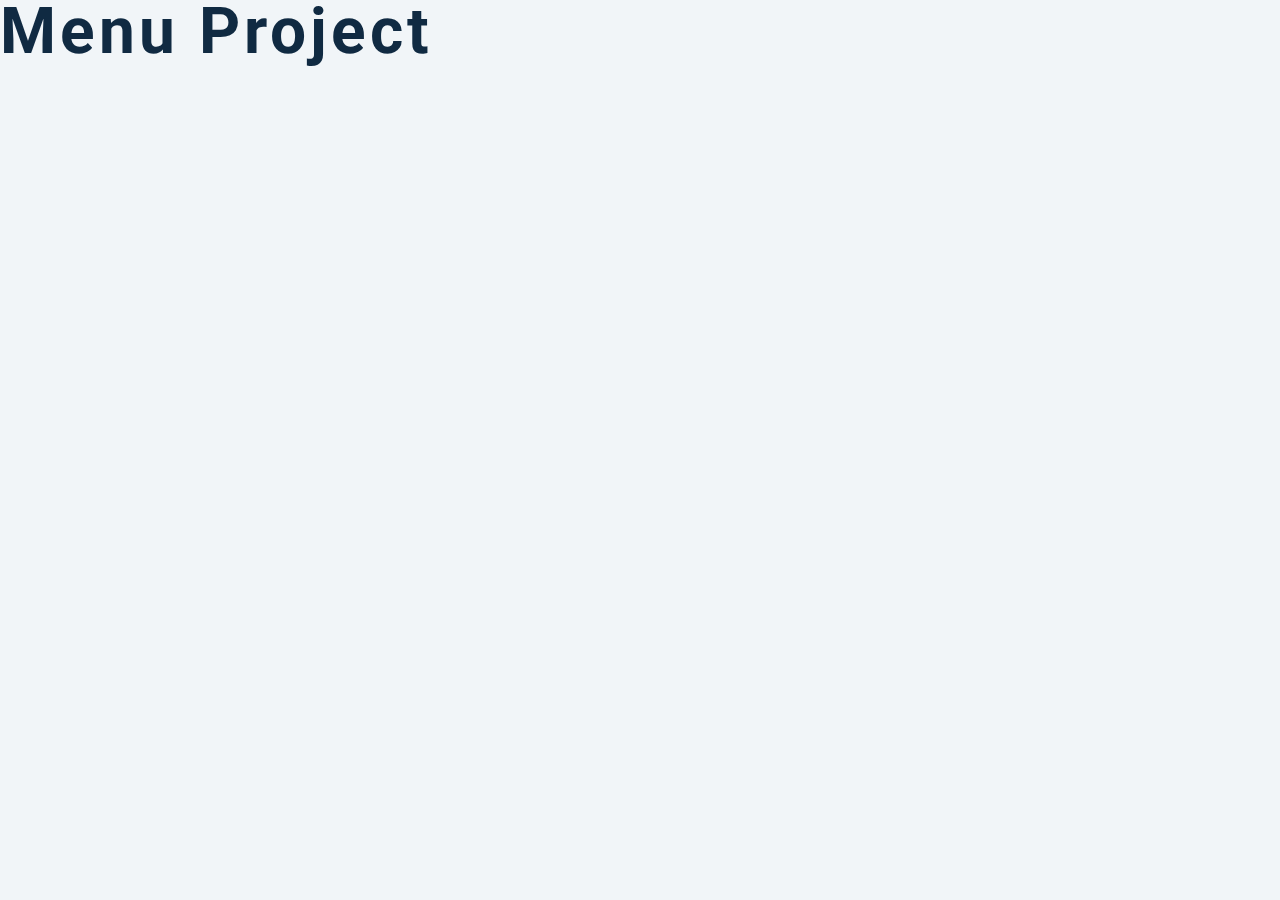
==== Menu/index.html @ d89368ca "Dynamic menu webpage using just javascript" ====
<!DOCTYPE html>
<html lang="en">
  <head>
    <meta charset="UTF-8" />
    <meta name="viewport" content="width=device-width, initial-scale=1.0" />
    <title>Starter</title>
    <!-- font-awesome -->
    <link
      rel="stylesheet"
      href="https://cdnjs.cloudflare.com/ajax/libs/font-awesome/5.14.0/css/all.min.css"
    />
    <!-- styles -->
    <link rel="stylesheet" href="styles.css" />
  </head>
  <body>
    <h1>menu project</h1>
    <!-- javascript -->
    <script src="app.js"></script>
  </body>
</html>
---- Menu/styles.css ----
/*
=============== 
Fonts
===============
*/
@import url("https://fonts.googleapis.com/css?family=Open+Sans|Roboto:400,700&display=swap");

/*
=============== 
Variables
===============
*/

:root {
  /* dark shades of primary color*/
  --clr-primary-1: hsl(205, 86%, 17%);
  --clr-primary-2: hsl(205, 77%, 27%);
  --clr-primary-3: hsl(205, 72%, 37%);
  --clr-primary-4: hsl(205, 63%, 48%);
  /* primary/main color */
  --clr-primary-5: #49a6e9;
  /* lighter shades of primary color */
  --clr-primary-6: hsl(205, 89%, 70%);
  --clr-primary-7: hsl(205, 90%, 76%);
  --clr-primary-8: hsl(205, 86%, 81%);
  --clr-primary-9: hsl(205, 90%, 88%);
  --clr-primary-10: hsl(205, 100%, 96%);
  /* darkest grey - used for headings */
  --clr-grey-1: hsl(209, 61%, 16%);
  --clr-grey-2: hsl(211, 39%, 23%);
  --clr-grey-3: hsl(209, 34%, 30%);
  --clr-grey-4: hsl(209, 28%, 39%);
  /* grey used for paragraphs */
  --clr-grey-5: hsl(210, 22%, 49%);
  --clr-grey-6: hsl(209, 23%, 60%);
  --clr-grey-7: hsl(211, 27%, 70%);
  --clr-grey-8: hsl(210, 31%, 80%);
  --clr-grey-9: hsl(212, 33%, 89%);
  --clr-grey-10: hsl(210, 36%, 96%);
  --clr-white: #fff;
  --clr-red-dark: hsl(360, 67%, 44%);
  --clr-red-light: hsl(360, 71%, 66%);
  --clr-green-dark: hsl(125, 67%, 44%);
  --clr-green-light: hsl(125, 71%, 66%);
  --clr-gold: #c59d5f;
  --clr-black: #222;
  --ff-primary: "Roboto", sans-serif;
  --ff-secondary: "Open Sans", sans-serif;
  --transition: all 0.3s linear;
  --spacing: 0.25rem;
  --radius: 0.5rem;
  --light-shadow: 0 5px 15px rgba(0, 0, 0, 0.1);
  --dark-shadow: 0 5px 15px rgba(0, 0, 0, 0.2);
  --max-width: 1170px;
  --fixed-width: 620px;
}
/*
=============== 
Global Styles
===============
*/

*,
::after,
::before {
  margin: 0;
  padding: 0;
  box-sizing: border-box;
}
body {
  font-family: var(--ff-secondary);
  background: var(--clr-grey-10);
  color: var(--clr-grey-1);
  line-height: 1.5;
  font-size: 0.875rem;
}
ul {
  list-style-type: none;
}
a {
  text-decoration: none;
}
img:not(.logo) {
  width: 100%;
}
img {
  display: block;
}

h1,
h2,
h3,
h4 {
  letter-spacing: var(--spacing);
  text-transform: capitalize;
  line-height: 1.25;
  margin-bottom: 0.75rem;
  font-family: var(--ff-primary);
}
h1 {
  font-size: 3rem;
}
h2 {
  font-size: 2rem;
}
h3 {
  font-size: 1.25rem;
}
h4 {
  font-size: 0.875rem;
}
p {
  margin-bottom: 1.25rem;
  color: var(--clr-grey-5);
}
@media screen and (min-width: 800px) {
  h1 {
    font-size: 4rem;
  }
  h2 {
    font-size: 2.5rem;
  }
  h3 {
    font-size: 1.75rem;
  }
  h4 {
    font-size: 1rem;
  }
  body {
    font-size: 1rem;
  }
  h1,
  h2,
  h3,
  h4 {
    line-height: 1;
  }
}
/*  global classes */

.btn {
  text-transform: uppercase;
  background: transparent;
  color: var(--clr-black);
  padding: 0.375rem 0.75rem;
  letter-spacing: var(--spacing);
  display: inline-block;
  transition: var(--transition);
  font-size: 0.875rem;
  border: 2px solid var(--clr-black);
  cursor: pointer;
  box-shadow: 0 1px 3px rgba(0, 0, 0, 0.2);
  border-radius: var(--radius);
}
.btn:hover {
  color: var(--clr-white);
  background: var(--clr-black);
}
/* section */
.section {
  padding: 5rem 0;
}

main {
  min-height: 100vh;
  display: grid;
  place-items: center;
}
/*
=============== 
Menu
===============
*/

.menu {
  padding: 5rem 0;
}
.title {
  text-align: center;
  margin-bottom: 2rem;
}
.underline {
  width: 5rem;
  height: 0.25rem;
  background: var(--clr-gold);
  margin-left: auto;
  margin-right: auto;
}
.btn-container {
  margin-bottom: 4rem;
  display: flex;
  justify-content: center;
}
.filter-btn {
  background: transparent;
  border-color: var(--clr-gold);
  font-size: 1rem;
  text-transform: capitalize;
  margin: 0 0.5rem;
  letter-spacing: 1px;
  border-radius: var(--radius);
  padding: 0.375rem 0.75rem;
  color: var(--clr-gold);
  cursor: pointer;
  transition: var(--transition);
}
.filter-btn:hover {
  background: var(--clr-gold);
  color: var(--clr-white);
}
.section-center {
  width: 90vw;
  margin: 0 auto;
  max-width: 1170px;
  display: grid;
  gap: 3rem 2rem;
  justify-items: center;
}
.menu-item {
  display: grid;
  gap: 1rem 2rem;
  max-width: 25rem;
}
.photo {
  object-fit: cover;
  height: 200px;
  border: 0.25rem solid var(--clr-gold);
  border-radius: var(--radius);
}
.item-info header {
  display: flex;
  justify-content: space-between;
  border-bottom: 0.5px dotted var(--clr-grey-5);
}
.item-info h4 {
  margin-bottom: 0.5rem;
}
.price {
  color: var(--clr-gold);
}
.item-text {
  margin-bottom: 0;
  padding-top: 1rem;
}

@media screen and (min-width: 768px) {
  .menu-item {
    grid-template-columns: 225px 1fr;
    gap: 0 1.25rem;
    max-width: 40rem;
  }
  .photo {
    height: 175px;
  }
}
@media screen and (min-width: 1200px) {
  .section-center {
    width: 95vw;
    grid-template-columns: 1fr 1fr;
  }
  .photo {
    height: 150px;
  }
}
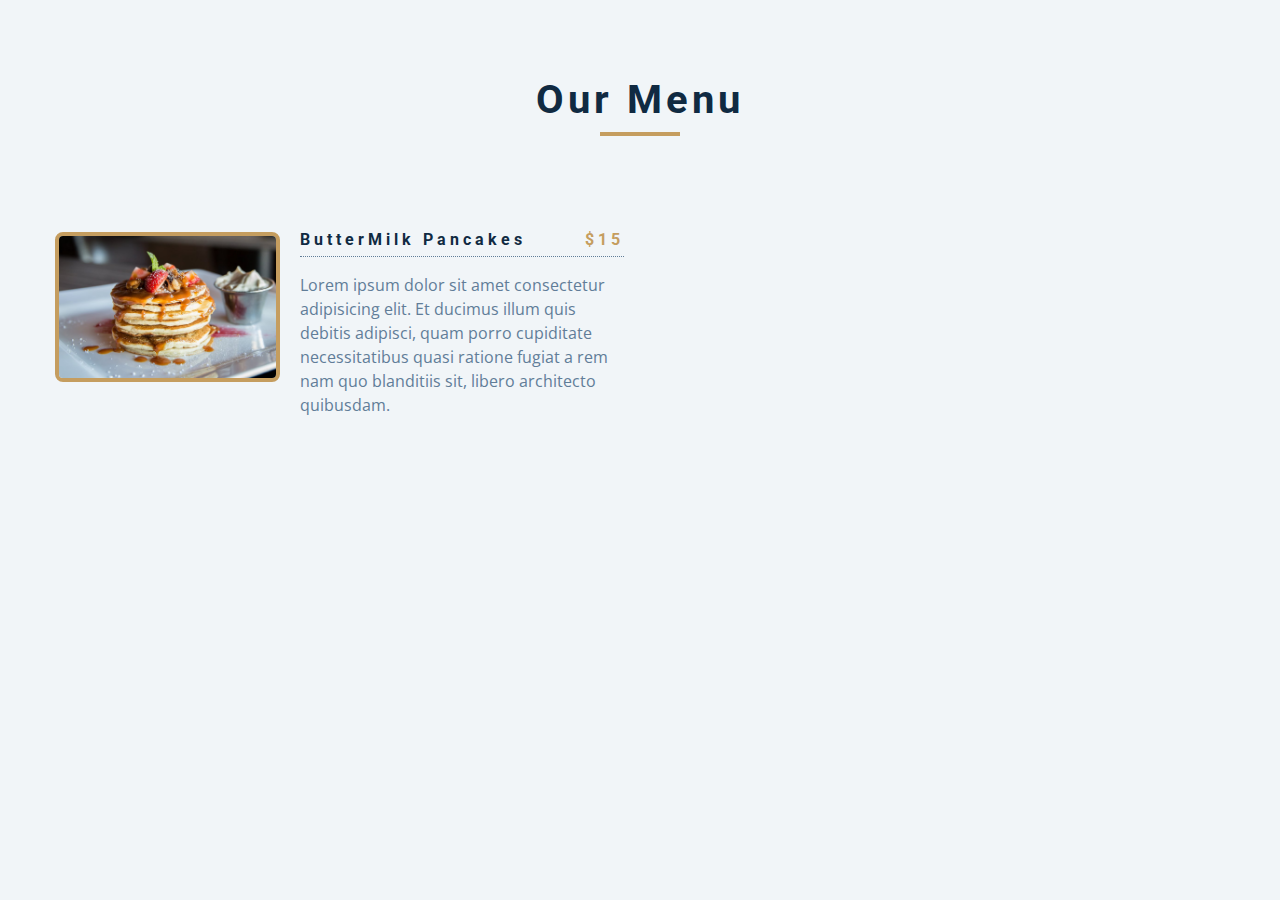
==== commit 9f10f47e: "Added images and started on Javascript" ====
--- a/Menu/index.html
+++ b/Menu/index.html
@@ -13,7 +13,35 @@
     <link rel="stylesheet" href="styles.css" />
   </head>
   <body>
-    <h1>menu project</h1>
+    <section class="menu">
+      <div class="title">
+        <h2>Our Menu</h2>
+        <div class="underline"></div>
+      </div>
+      <!--Filter Buttons-->
+      <div class="btn-container"></div>
+      <!--Menu Items -->
+      <div class="section-center">
+        <!--Single Item -->
+        <article class="menu-item">
+          <img src="menu-item.jpeg" class="photo" alt="menu item" />
+          <div class="item-info">
+            <header>
+              <h4>ButterMilk pancakes</h4>
+              <h4 class="price">$15</h4>
+            </header>
+            <p class="item-text">
+              Lorem ipsum dolor sit amet consectetur adipisicing elit. Et
+              ducimus illum quis debitis adipisci, quam porro cupiditate
+              necessitatibus quasi ratione fugiat a rem nam quo blanditiis sit,
+              libero architecto quibusdam.
+            </p>
+          </div>
+        </article>
+        <!--End of Single Item -->
+      </div>
+    </section>
+    <!-- title -->
     <!-- javascript -->
     <script src="app.js"></script>
   </body>
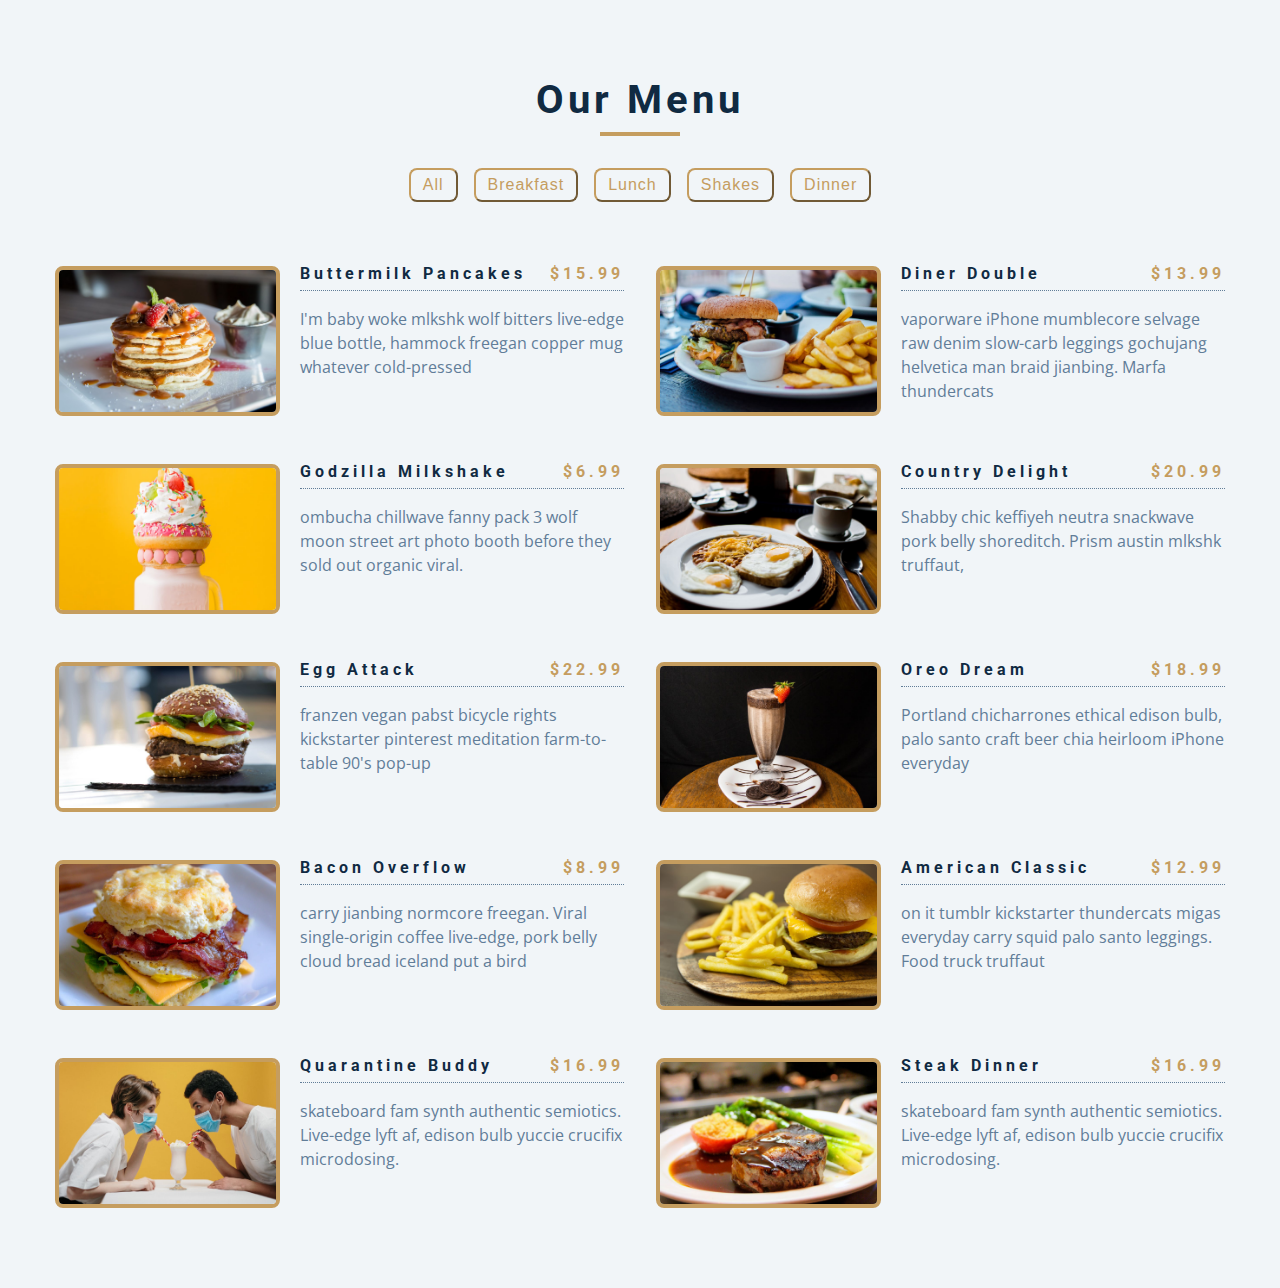
==== commit d17b341c: "dynamically adding menu items and buttons" ====
--- a/Menu/index.html
+++ b/Menu/index.html
@@ -19,11 +19,20 @@
         <div class="underline"></div>
       </div>
       <!--Filter Buttons-->
-      <div class="btn-container"></div>
+      <div class="btn-container">
+        <!-- <button class="filter-btn" type="button" data-id="all">all</button>
+        <button class="filter-btn" type="button" data-id="breakfast">
+          Breakfast
+        </button>
+        <button class="filter-btn" type="button" data-id="lunch">lunch</button>
+        <button class="filter-btn" type="button" data-id="shakes">
+          shakes
+        </button> -->
+      </div>
       <!--Menu Items -->
       <div class="section-center">
         <!--Single Item -->
-        <article class="menu-item">
+        <!-- <article class="menu-item">
           <img src="menu-item.jpeg" class="photo" alt="menu item" />
           <div class="item-info">
             <header>
@@ -37,7 +46,7 @@
               libero architecto quibusdam.
             </p>
           </div>
-        </article>
+        </article> -->
         <!--End of Single Item -->
       </div>
     </section>
